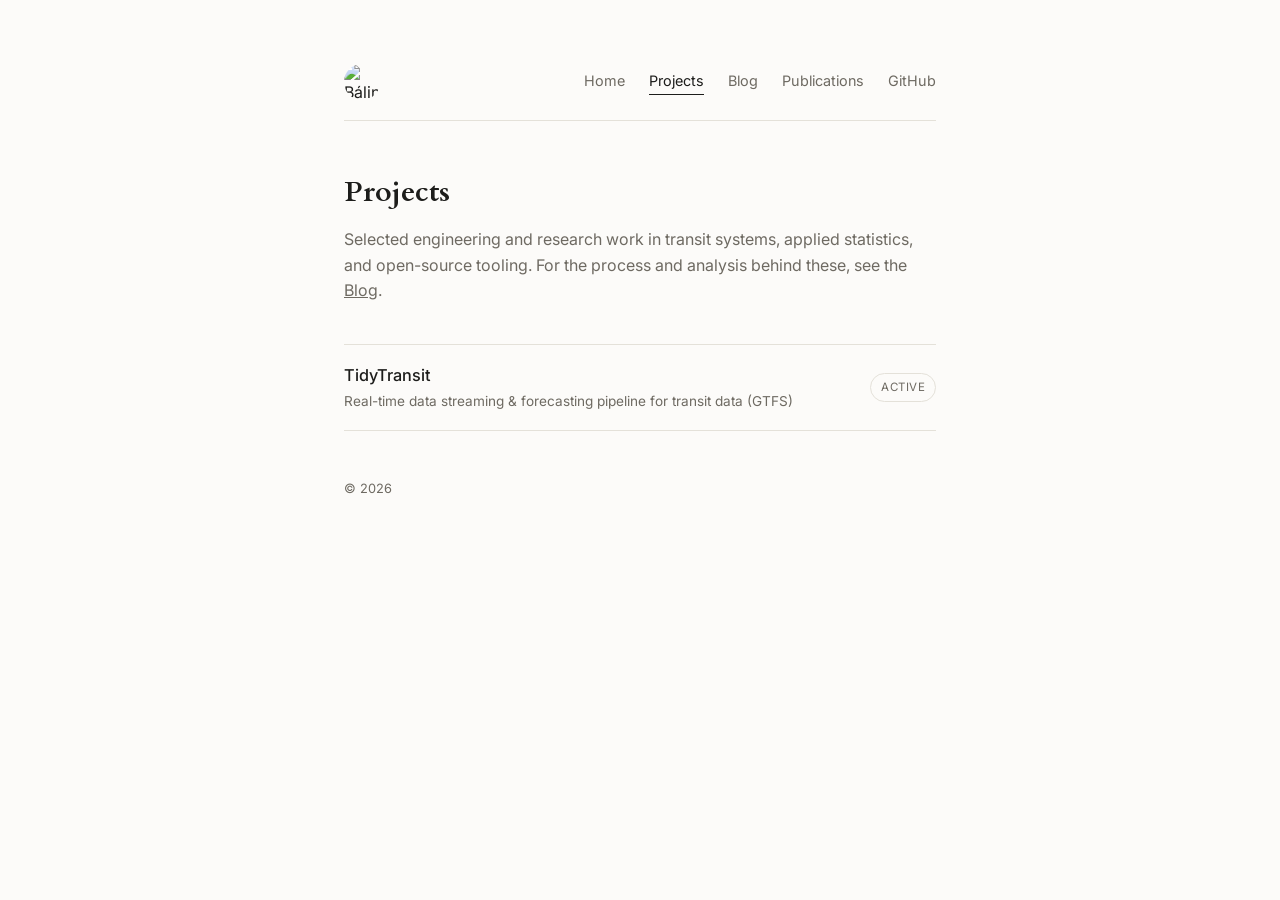
==== projects.html @ 7d6cf8bb "initial commit website setup" ====
<!DOCTYPE html>
<html lang="en">
<head>
<meta charset="UTF-8">
<meta name="viewport" content="width=device-width, initial-scale=1.0">
<title>Projects | Bálint Mazzag</title>
<meta name="description" content="Selected engineering and research work in transit systems, applied statistics, and open-source tooling.">
<link rel="icon" type="image/png" href="logo.png">

<meta property="og:title" content="Projects — Bálint Mazzag">
<meta property="og:description" content="Selected engineering and research work in transit systems, applied statistics, and open-source tooling.">
<meta property="og:type" content="website">
<meta property="og:url" content="https://balintmazzag.com/projects.html">
<meta property="og:image" content="https://balintmazzag.com/logo.png">
<meta name="twitter:card" content="summary">
<meta name="twitter:title" content="Projects — Bálint Mazzag">
<meta name="twitter:description" content="Selected engineering and research work in transit systems, applied statistics, and open-source tooling.">
<meta name="twitter:image" content="https://balintmazzag.com/logo.png">
<link rel="preconnect" href="https://fonts.googleapis.com">
<link href="https://fonts.googleapis.com/css2?family=Cardo:wght@400;700&family=Inter:wght@400;500;600&display=swap" rel="stylesheet">
<link rel="stylesheet" href="styles.css">
</head>
<body>
<div class="wrap">

  <header class="site-header">
    <a class="site-brand" href="index.html">
      <img src="logo.png" alt="Bálint Mazzag logo">
    </a>
    <nav class="site-nav">
      <a href="index.html">Home</a>
      <a href="projects.html" class="active">Projects</a>
      <a href="https://blog.balintmazzag.com" target="_blank" rel="noopener">Blog</a>
      <a href="publications.html">Publications</a>
      <a href="https://github.com/yourusername" target="_blank" rel="noopener">GitHub</a>
    </nav>
  </header>

  <h1 class="page-title">Projects</h1>

  <!-- REPLACE: add real project rows in this same format as you ship them.
       Keep descriptions concrete (what it does / what problem it solves), not vague. -->
  <p class="intro">
    Selected engineering and research work in transit systems, applied statistics, and open-source
    tooling. For the process and analysis behind these, see the
    <a href="https://blog.balintmazzag.com" style="color: inherit;" target="_blank" rel="noopener">Blog</a>.
  </p>

  <div class="list">
    <a class="list-row" href="https://tidytransit.balintmazzag.com" target="_blank" rel="noopener">
      <div class="list-main">
        <div class="label">TidyTransit</div>
        <div class="desc">Real-time data streaming &amp; forecasting pipeline for transit data (GTFS)</div>
      </div>
      <span class="status-tag">Active</span>
    </a>
  </div>

  <footer class="site-footer">© 2026</footer>

</div>
</body>
</html>
---- styles.css ----
/* ===================================================================
   Bálint Mazzag — shared stylesheet
   Mobile-first: base rules target small screens. The single
   min-width breakpoint below layers on desktop enhancements.
   =================================================================== */

:root {
  --paper: #FCFBF9;
  --card: #FFFFFF;
  --ink: #1D1D1B;
  --muted: #6E6A62;
  --border: #E4E1D9;
  --radius: 6px;
}

* { box-sizing: border-box; }

body {
  margin: 0;
  background: var(--paper);
  color: var(--ink);
  font-family: 'Inter', sans-serif;
  line-height: 1.6;
  font-size: 15px;
}

.wrap {
  max-width: 640px;
  margin: 0 auto;
  padding: 2rem 1.25rem 2.5rem;
}

/* ---- Header / nav (shared across all pages) ---- */
header.site-header {
  display: flex;
  justify-content: space-between;
  align-items: center;
  flex-wrap: wrap;
  gap: 0.75rem;
  border-bottom: 1px solid var(--border);
  padding-bottom: 1rem;
  margin-bottom: 2rem;
}

.site-brand {
  display: flex;
  align-items: center;
  text-decoration: none;
  color: var(--ink);
}

.site-brand img {
  width: 32px;
  height: 32px;
  border-radius: 50%;
  object-fit: cover;
  display: block;
}

nav.site-nav {
  display: flex;
  flex-wrap: wrap;
  row-gap: 0.5rem;
  column-gap: 1rem;
  font-size: 0.82rem;
}

nav.site-nav a {
  text-decoration: none;
  color: var(--muted);
  border-bottom: 1px solid transparent;
  padding-bottom: 2px;
  transition: color 0.15s ease, border-color 0.15s ease;
}

nav.site-nav a:hover,
nav.site-nav a:focus-visible {
  color: var(--ink);
}

nav.site-nav a.active {
  color: var(--ink);
  border-color: var(--ink);
}

/* ---- Hero (home page only) ---- */
.hero {
  display: flex;
  align-items: center;
  gap: 1.25rem;
  margin-bottom: 2rem;
  flex-wrap: wrap;
}

.hero img.logo {
  width: 72px;
  height: 72px;
  border-radius: 50%;
  object-fit: cover;
  border: 1px solid var(--border);
  flex-shrink: 0;
}

.hero-text h1 {
  font-family: 'Cardo', serif;
  font-size: 1.55rem;
  font-weight: 700;
  margin: 0 0 0.3rem;
}

.hero-text .tagline {
  color: var(--muted);
  font-size: 0.85rem;
  margin: 0;
}

p.bio {
  font-size: 0.98rem;
  color: var(--ink);
  max-width: 58ch;
  margin: 0 0 2.25rem;
}

.section-label {
  font-family: 'Cardo', serif;
  font-size: 1rem;
  color: var(--ink);
  margin-bottom: 0.85rem;
}

/* ---- Page title + intro (Projects / Publications) ---- */
h1.page-title {
  font-family: 'Cardo', serif;
  font-size: 1.5rem;
  font-weight: 700;
  margin: 0 0 0.65rem;
}

p.intro {
  color: var(--muted);
  max-width: 58ch;
  margin: 0 0 2rem;
  font-size: 0.95rem;
}

/* ---- Shared row-list component (Home "Elsewhere" + Projects) ---- */
.list {
  border-top: 1px solid var(--border);
}

.list-row {
  display: flex;
  flex-direction: column;
  gap: 0.4rem;
  padding: 1rem 0;
  text-decoration: none;
  color: inherit;
  border-bottom: 1px solid var(--border);
  transition: opacity 0.15s ease;
}

.list-row:hover,
.list-row:focus-visible {
  opacity: 0.65;
  outline: none;
}

.list-main .label {
  font-weight: 500;
  font-size: 0.98rem;
  margin-bottom: 0.15rem;
}

.list-main .desc {
  font-size: 0.82rem;
  color: var(--muted);
}

.status-tag {
  align-self: flex-start;
  font-size: 0.72rem;
  letter-spacing: 0.05em;
  text-transform: uppercase;
  color: var(--muted);
  border: 1px solid var(--border);
  padding: 0.25rem 0.6rem;
  border-radius: 999px;
  white-space: nowrap;
}

/* ---- Publications: citation-style rows ---- */
.pub-list {
  border-top: 1px solid var(--border);
}

.pub-row {
  display: block;
  padding: 1rem 0;
  text-decoration: none;
  color: inherit;
  border-bottom: 1px solid var(--border);
  transition: opacity 0.15s ease;
}

.pub-row:hover,
.pub-row:focus-visible {
  opacity: 0.65;
  outline: none;
}

.pub-title {
  font-family: 'Cardo', serif;
  font-size: 1rem;
  margin-bottom: 0.3rem;
}

.pub-meta {
  font-size: 0.82rem;
  color: var(--muted);
}

footer.site-footer {
  margin-top: 2.5rem;
  font-size: 0.8rem;
  color: var(--muted);
}

/* ===================================================================
   Desktop enhancement layer — everything above already works
   standalone on mobile; this just gives it more room to breathe.
   =================================================================== */
@media (min-width: 640px) {
  body { font-size: 16px; }

  .wrap { padding: 4rem 1.5rem 4rem; }

  header.site-header {
    margin-bottom: 3rem;
    padding-bottom: 1.25rem;
  }

  .site-brand img { width: 36px; height: 36px; }

  nav.site-nav {
    font-size: 0.9rem;
    column-gap: 1.5rem;
  }

  .hero {
    gap: 1.75rem;
    margin-bottom: 2.5rem;
  }

  .hero img.logo { width: 88px; height: 88px; }

  .hero-text h1 { font-size: 2rem; }
  .hero-text .tagline { font-size: 0.95rem; }

  p.bio {
    font-size: 1.02rem;
    margin-bottom: 3rem;
  }

  .section-label {
    font-size: 1.05rem;
    margin-bottom: 1rem;
  }

  h1.page-title {
    font-size: 1.8rem;
    margin-bottom: 0.75rem;
  }

  p.intro {
    font-size: 1rem;
    margin-bottom: 2.5rem;
  }

  .list-row {
    flex-direction: row;
    justify-content: space-between;
    align-items: center;
    gap: 1rem;
    padding: 1.1rem 0;
  }

  .status-tag { align-self: center; }

  .list-main .label { font-size: 1.02rem; }
  .list-main .desc { font-size: 0.85rem; }

  .pub-row { padding: 1.15rem 0; }
  .pub-title { font-size: 1.05rem; }
  .pub-meta { font-size: 0.85rem; }

  footer.site-footer { margin-top: 3rem; }
}
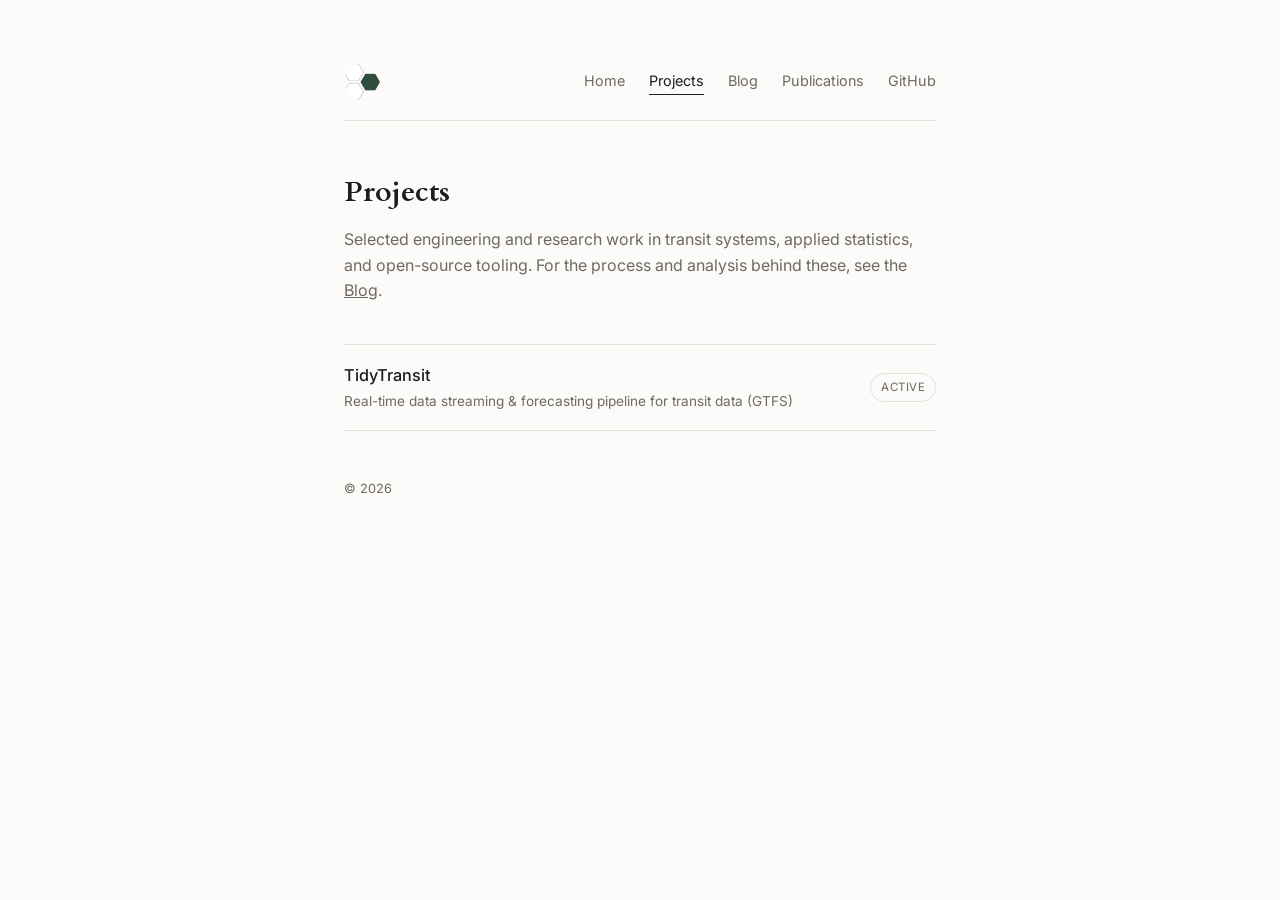
==== commit f0a41a5f: "update links" ====
--- a/projects.html
+++ b/projects.html
@@ -5,17 +5,17 @@
 <meta name="viewport" content="width=device-width, initial-scale=1.0">
 <title>Projects | Bálint Mazzag</title>
 <meta name="description" content="Selected engineering and research work in transit systems, applied statistics, and open-source tooling.">
-<link rel="icon" type="image/png" href="logo.png">
+<link rel="icon" type="image/png" href="assets/images/logo.png">
 
 <meta property="og:title" content="Projects — Bálint Mazzag">
 <meta property="og:description" content="Selected engineering and research work in transit systems, applied statistics, and open-source tooling.">
 <meta property="og:type" content="website">
 <meta property="og:url" content="https://balintmazzag.com/projects.html">
-<meta property="og:image" content="https://balintmazzag.com/logo.png">
+<meta property="og:image" content="https://balintmazzag.com/assets/images/logo.png">
 <meta name="twitter:card" content="summary">
 <meta name="twitter:title" content="Projects — Bálint Mazzag">
 <meta name="twitter:description" content="Selected engineering and research work in transit systems, applied statistics, and open-source tooling.">
-<meta name="twitter:image" content="https://balintmazzag.com/logo.png">
+<meta name="twitter:image" content="https://balintmazzag.com/assets/images/logo.png">
 <link rel="preconnect" href="https://fonts.googleapis.com">
 <link href="https://fonts.googleapis.com/css2?family=Cardo:wght@400;700&family=Inter:wght@400;500;600&display=swap" rel="stylesheet">
 <link rel="stylesheet" href="styles.css">
@@ -25,14 +25,14 @@
 
   <header class="site-header">
     <a class="site-brand" href="index.html">
-      <img src="logo.png" alt="Bálint Mazzag logo">
+      <img src="assets/images/logo.png" alt="Bálint Mazzag logo">
     </a>
     <nav class="site-nav">
       <a href="index.html">Home</a>
       <a href="projects.html" class="active">Projects</a>
       <a href="https://blog.balintmazzag.com" target="_blank" rel="noopener">Blog</a>
       <a href="publications.html">Publications</a>
-      <a href="https://github.com/yourusername" target="_blank" rel="noopener">GitHub</a>
+      <a href="https://github.com/mbalint9901" target="_blank" rel="noopener">GitHub</a>
     </nav>
   </header>
 
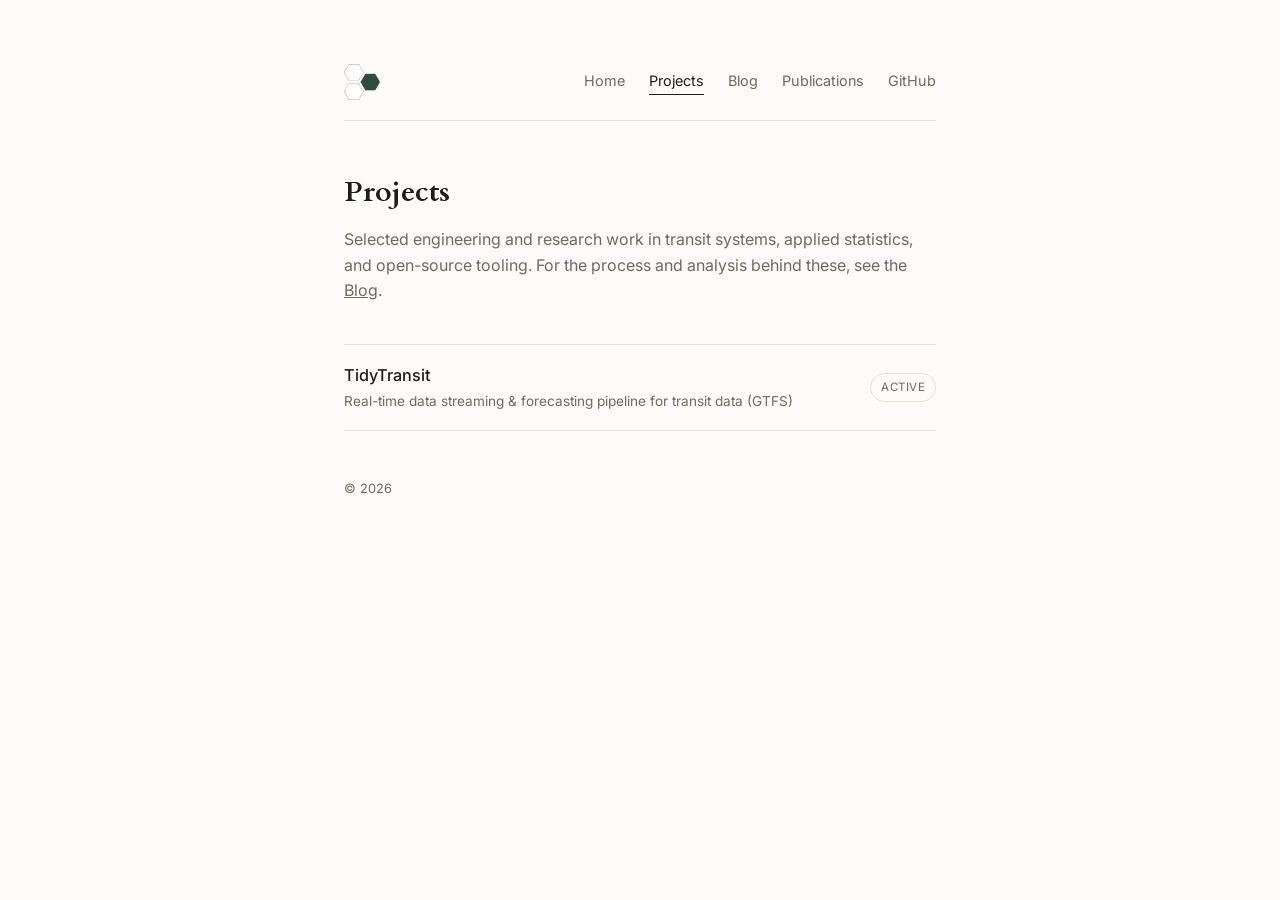
==== commit 2b6ed9ad: "update hrefs" ====
--- a/projects.html
+++ b/projects.html
@@ -18,7 +18,7 @@
 <meta name="twitter:image" content="https://balintmazzag.com/assets/images/logo.png">
 <link rel="preconnect" href="https://fonts.googleapis.com">
 <link href="https://fonts.googleapis.com/css2?family=Cardo:wght@400;700&family=Inter:wght@400;500;600&display=swap" rel="stylesheet">
-<link rel="stylesheet" href="styles.css">
+<link rel="stylesheet" href="assets/css/styles.css">
 </head>
 <body>
 <div class="wrap">
--- a/assets/css/styles.css
+++ b/assets/css/styles.css
@@ -0,0 +1,298 @@
+/* ===================================================================
+   Bálint Mazzag — shared stylesheet
+   Mobile-first: base rules target small screens. The single
+   min-width breakpoint below layers on desktop enhancements.
+   =================================================================== */
+
+:root {
+  --paper: #FCFBF9;
+  --card: #FFFFFF;
+  --ink: #1D1D1B;
+  --muted: #6E6A62;
+  --border: #E4E1D9;
+  --radius: 6px;
+}
+
+* { box-sizing: border-box; }
+
+body {
+  margin: 0;
+  background: var(--paper);
+  color: var(--ink);
+  font-family: 'Inter', sans-serif;
+  line-height: 1.6;
+  font-size: 15px;
+}
+
+.wrap {
+  max-width: 640px;
+  margin: 0 auto;
+  padding: 2rem 1.25rem 2.5rem;
+}
+
+/* ---- Header / nav (shared across all pages) ---- */
+header.site-header {
+  display: flex;
+  justify-content: space-between;
+  align-items: center;
+  flex-wrap: wrap;
+  gap: 0.75rem;
+  border-bottom: 1px solid var(--border);
+  padding-bottom: 1rem;
+  margin-bottom: 2rem;
+}
+
+.site-brand {
+  display: flex;
+  align-items: center;
+  text-decoration: none;
+  color: var(--ink);
+}
+
+.site-brand img {
+  width: 32px;
+  height: 32px;
+  border-radius: 0;
+  object-fit: cover;
+  display: block;
+}
+
+nav.site-nav {
+  display: flex;
+  flex-wrap: wrap;
+  row-gap: 0.5rem;
+  column-gap: 1rem;
+  font-size: 0.82rem;
+}
+
+nav.site-nav a {
+  text-decoration: none;
+  color: var(--muted);
+  border-bottom: 1px solid transparent;
+  padding-bottom: 2px;
+  transition: color 0.15s ease, border-color 0.15s ease;
+}
+
+nav.site-nav a:hover,
+nav.site-nav a:focus-visible {
+  color: var(--ink);
+}
+
+nav.site-nav a.active {
+  color: var(--ink);
+  border-color: var(--ink);
+}
+
+/* ---- Hero (home page only) ---- */
+.hero {
+  display: flex;
+  flex-direction: column;
+  align-items: flex-start;
+  gap: 1.25rem;
+  margin-bottom: 2rem;
+}
+
+.hero img.portrait {
+  max-height: 300px;
+  width: auto;
+  max-width: 100%;
+  border-radius: 10px;
+  border: 1px solid var(--border);
+  flex-shrink: 0;
+  display: block;
+}
+
+.hero-text h1 {
+  font-family: 'Cardo', serif;
+  font-size: 1.55rem;
+  font-weight: 700;
+  margin: 0 0 0.3rem;
+}
+
+.hero-text .tagline {
+  color: var(--muted);
+  font-size: 0.85rem;
+  margin: 0;
+}
+
+p.bio {
+  font-size: 0.98rem;
+  color: var(--ink);
+  max-width: 58ch;
+  margin: 0 0 2.25rem;
+}
+
+.section-label {
+  font-family: 'Cardo', serif;
+  font-size: 1rem;
+  color: var(--ink);
+  margin-bottom: 0.85rem;
+}
+
+/* ---- Page title + intro (Projects / Publications) ---- */
+h1.page-title {
+  font-family: 'Cardo', serif;
+  font-size: 1.5rem;
+  font-weight: 700;
+  margin: 0 0 0.65rem;
+}
+
+p.intro {
+  color: var(--muted);
+  max-width: 58ch;
+  margin: 0 0 2rem;
+  font-size: 0.95rem;
+}
+
+/* ---- Shared row-list component (Home "Elsewhere" + Projects) ---- */
+.list {
+  border-top: 1px solid var(--border);
+}
+
+.list-row {
+  display: flex;
+  flex-direction: column;
+  gap: 0.4rem;
+  padding: 1rem 0;
+  text-decoration: none;
+  color: inherit;
+  border-bottom: 1px solid var(--border);
+  transition: opacity 0.15s ease;
+}
+
+.list-row:hover,
+.list-row:focus-visible {
+  opacity: 0.65;
+  outline: none;
+}
+
+.list-main .label {
+  font-weight: 500;
+  font-size: 0.98rem;
+  margin-bottom: 0.15rem;
+}
+
+.list-main .desc {
+  font-size: 0.82rem;
+  color: var(--muted);
+}
+
+.status-tag {
+  align-self: flex-start;
+  font-size: 0.72rem;
+  letter-spacing: 0.05em;
+  text-transform: uppercase;
+  color: var(--muted);
+  border: 1px solid var(--border);
+  padding: 0.25rem 0.6rem;
+  border-radius: 999px;
+  white-space: nowrap;
+}
+
+/* ---- Publications: citation-style rows ---- */
+.pub-list {
+  border-top: 1px solid var(--border);
+}
+
+.pub-row {
+  display: block;
+  padding: 1rem 0;
+  text-decoration: none;
+  color: inherit;
+  border-bottom: 1px solid var(--border);
+  transition: opacity 0.15s ease;
+}
+
+.pub-row:hover,
+.pub-row:focus-visible {
+  opacity: 0.65;
+  outline: none;
+}
+
+.pub-title {
+  font-family: 'Cardo', serif;
+  font-size: 1rem;
+  margin-bottom: 0.3rem;
+}
+
+.pub-meta {
+  font-size: 0.82rem;
+  color: var(--muted);
+}
+
+footer.site-footer {
+  margin-top: 2.5rem;
+  font-size: 0.8rem;
+  color: var(--muted);
+}
+
+/* ===================================================================
+   Desktop enhancement layer — everything above already works
+   standalone on mobile; this just gives it more room to breathe.
+   =================================================================== */
+@media (min-width: 640px) {
+  body { font-size: 16px; }
+
+  .wrap { padding: 4rem 1.5rem 4rem; }
+
+  header.site-header {
+    margin-bottom: 3rem;
+    padding-bottom: 1.25rem;
+  }
+
+  .site-brand img { width: 36px; height: 36px; }
+
+  nav.site-nav {
+    font-size: 0.9rem;
+    column-gap: 1.5rem;
+  }
+
+  .hero {
+    flex-direction: row;
+    align-items: center;
+    gap: 2rem;
+    margin-bottom: 2.5rem;
+  }
+
+  .hero-text h1 { font-size: 2rem; }
+  .hero-text .tagline { font-size: 0.95rem; }
+
+  p.bio {
+    font-size: 1.02rem;
+    margin-bottom: 3rem;
+  }
+
+  .section-label {
+    font-size: 1.05rem;
+    margin-bottom: 1rem;
+  }
+
+  h1.page-title {
+    font-size: 1.8rem;
+    margin-bottom: 0.75rem;
+  }
+
+  p.intro {
+    font-size: 1rem;
+    margin-bottom: 2.5rem;
+  }
+
+  .list-row {
+    flex-direction: row;
+    justify-content: space-between;
+    align-items: center;
+    gap: 1rem;
+    padding: 1.1rem 0;
+  }
+
+  .status-tag { align-self: center; }
+
+  .list-main .label { font-size: 1.02rem; }
+  .list-main .desc { font-size: 0.85rem; }
+
+  .pub-row { padding: 1.15rem 0; }
+  .pub-title { font-size: 1.05rem; }
+  .pub-meta { font-size: 0.85rem; }
+
+  footer.site-footer { margin-top: 3rem; }
+}
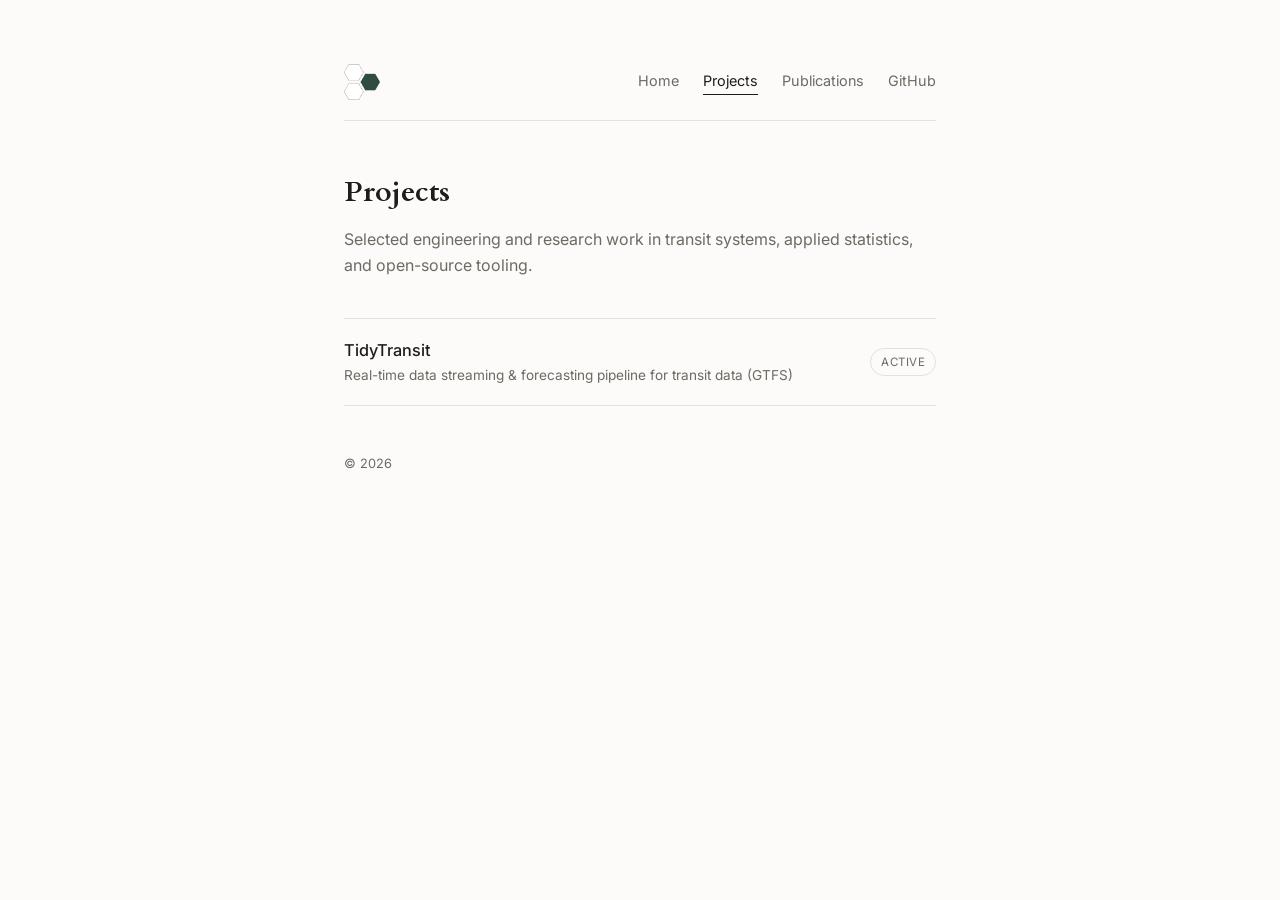
==== commit e8c02d85: "Reposition site as biostatistician; restructure publications; add CV - Home: "Biostatistician" headl" ====
--- a/projects.html
+++ b/projects.html
@@ -5,17 +5,19 @@
 <meta name="viewport" content="width=device-width, initial-scale=1.0">
 <title>Projects | Bálint Mazzag</title>
 <meta name="description" content="Selected engineering and research work in transit systems, applied statistics, and open-source tooling.">
+<link rel="canonical" href="https://balintmazzag.com/projects.html">
 <link rel="icon" type="image/png" href="assets/images/logo.png">
 
-<meta property="og:title" content="Projects — Bálint Mazzag">
+<meta property="og:title" content="Projects - Bálint Mazzag">
 <meta property="og:description" content="Selected engineering and research work in transit systems, applied statistics, and open-source tooling.">
 <meta property="og:type" content="website">
 <meta property="og:url" content="https://balintmazzag.com/projects.html">
-<meta property="og:image" content="https://balintmazzag.com/assets/images/logo.png">
+<meta property="og:image" content="https://balintmazzag.com/assets/images/portrait.jpg">
+<meta property="og:image:alt" content="Portrait of Bálint Mazzag">
 <meta name="twitter:card" content="summary">
-<meta name="twitter:title" content="Projects — Bálint Mazzag">
+<meta name="twitter:title" content="Projects - Bálint Mazzag">
 <meta name="twitter:description" content="Selected engineering and research work in transit systems, applied statistics, and open-source tooling.">
-<meta name="twitter:image" content="https://balintmazzag.com/assets/images/logo.png">
+<meta name="twitter:image" content="https://balintmazzag.com/assets/images/portrait.jpg">
 <link rel="preconnect" href="https://fonts.googleapis.com">
 <link href="https://fonts.googleapis.com/css2?family=Cardo:wght@400;700&family=Inter:wght@400;500;600&display=swap" rel="stylesheet">
 <link rel="stylesheet" href="assets/css/styles.css">
@@ -30,7 +32,6 @@
     <nav class="site-nav">
       <a href="index.html">Home</a>
       <a href="projects.html" class="active">Projects</a>
-      <a href="https://blog.balintmazzag.com" target="_blank" rel="noopener">Blog</a>
       <a href="publications.html">Publications</a>
       <a href="https://github.com/mbalint9901" target="_blank" rel="noopener">GitHub</a>
     </nav>
@@ -42,8 +43,7 @@
        Keep descriptions concrete (what it does / what problem it solves), not vague. -->
   <p class="intro">
     Selected engineering and research work in transit systems, applied statistics, and open-source
-    tooling. For the process and analysis behind these, see the
-    <a href="https://blog.balintmazzag.com" style="color: inherit;" target="_blank" rel="noopener">Blog</a>.
+    tooling.
   </p>
 
   <div class="list">
--- a/assets/css/styles.css
+++ b/assets/css/styles.css
@@ -125,8 +125,14 @@
 .section-label {
   font-family: 'Cardo', serif;
   font-size: 1rem;
-  color: var(--ink);
-  margin-bottom: 0.85rem;
+  font-weight: 400;
+  color: var(--ink);
+  margin: 0 0 0.85rem;
+}
+
+/* Section headings that follow a list (Publications page) */
+.pub-list + .section-label {
+  margin-top: 2.25rem;
 }
 
 /* ---- Page title + intro (Projects / Publications) ---- */
@@ -209,6 +215,17 @@
   outline: none;
 }
 
+.pub-authors {
+  font-size: 0.82rem;
+  color: var(--muted);
+  margin-bottom: 0.2rem;
+}
+
+.pub-authors strong {
+  color: var(--ink);
+  font-weight: 600;
+}
+
 .pub-title {
   font-family: 'Cardo', serif;
   font-size: 1rem;
@@ -292,7 +309,9 @@
 
   .pub-row { padding: 1.15rem 0; }
   .pub-title { font-size: 1.05rem; }
-  .pub-meta { font-size: 0.85rem; }
+  .pub-meta,
+  .pub-authors { font-size: 0.85rem; }
+  .pub-list + .section-label { margin-top: 2.75rem; }
 
   footer.site-footer { margin-top: 3rem; }
 }
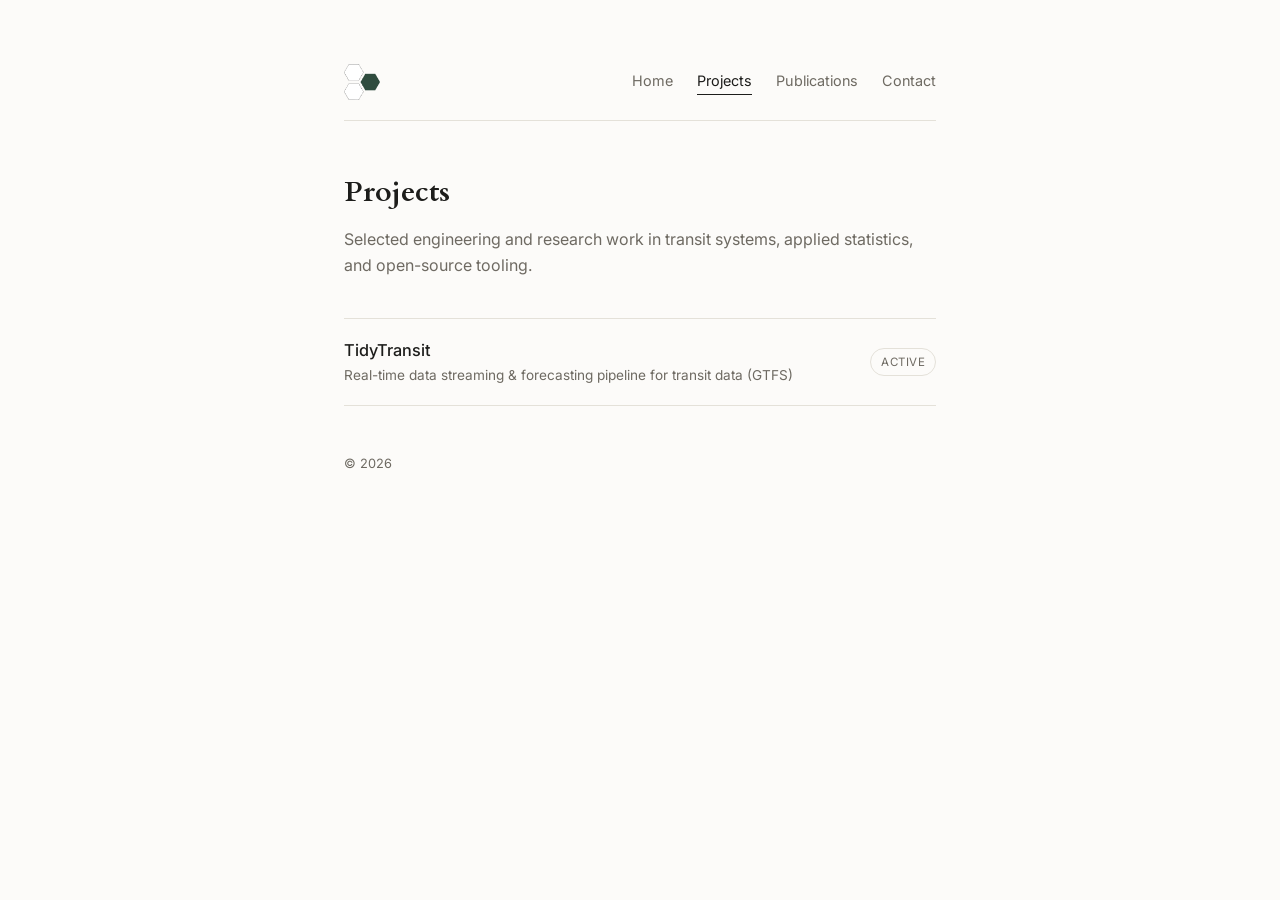
==== commit df877973: "Add contact page; home lists site sections with indented sub-items - Nav: GitHub replaced by Contact" ====
--- a/projects.html
+++ b/projects.html
@@ -33,7 +33,7 @@
       <a href="index.html">Home</a>
       <a href="projects.html" class="active">Projects</a>
       <a href="publications.html">Publications</a>
-      <a href="https://github.com/mbalint9901" target="_blank" rel="noopener">GitHub</a>
+      <a href="contact.html">Contact</a>
     </nav>
   </header>
 
--- a/assets/css/styles.css
+++ b/assets/css/styles.css
@@ -195,6 +195,11 @@
   white-space: nowrap;
 }
 
+/* Indented child row (e.g. TidyTransit under Projects on the home page) */
+.list-row.list-sub {
+  padding-left: 1.5rem;
+}
+
 /* ---- Publications: citation-style rows ---- */
 .pub-list {
   border-top: 1px solid var(--border);
@@ -221,11 +226,6 @@
   margin-bottom: 0.2rem;
 }
 
-.pub-authors strong {
-  color: var(--ink);
-  font-weight: 600;
-}
-
 .pub-title {
   font-family: 'Cardo', serif;
   font-size: 1rem;
